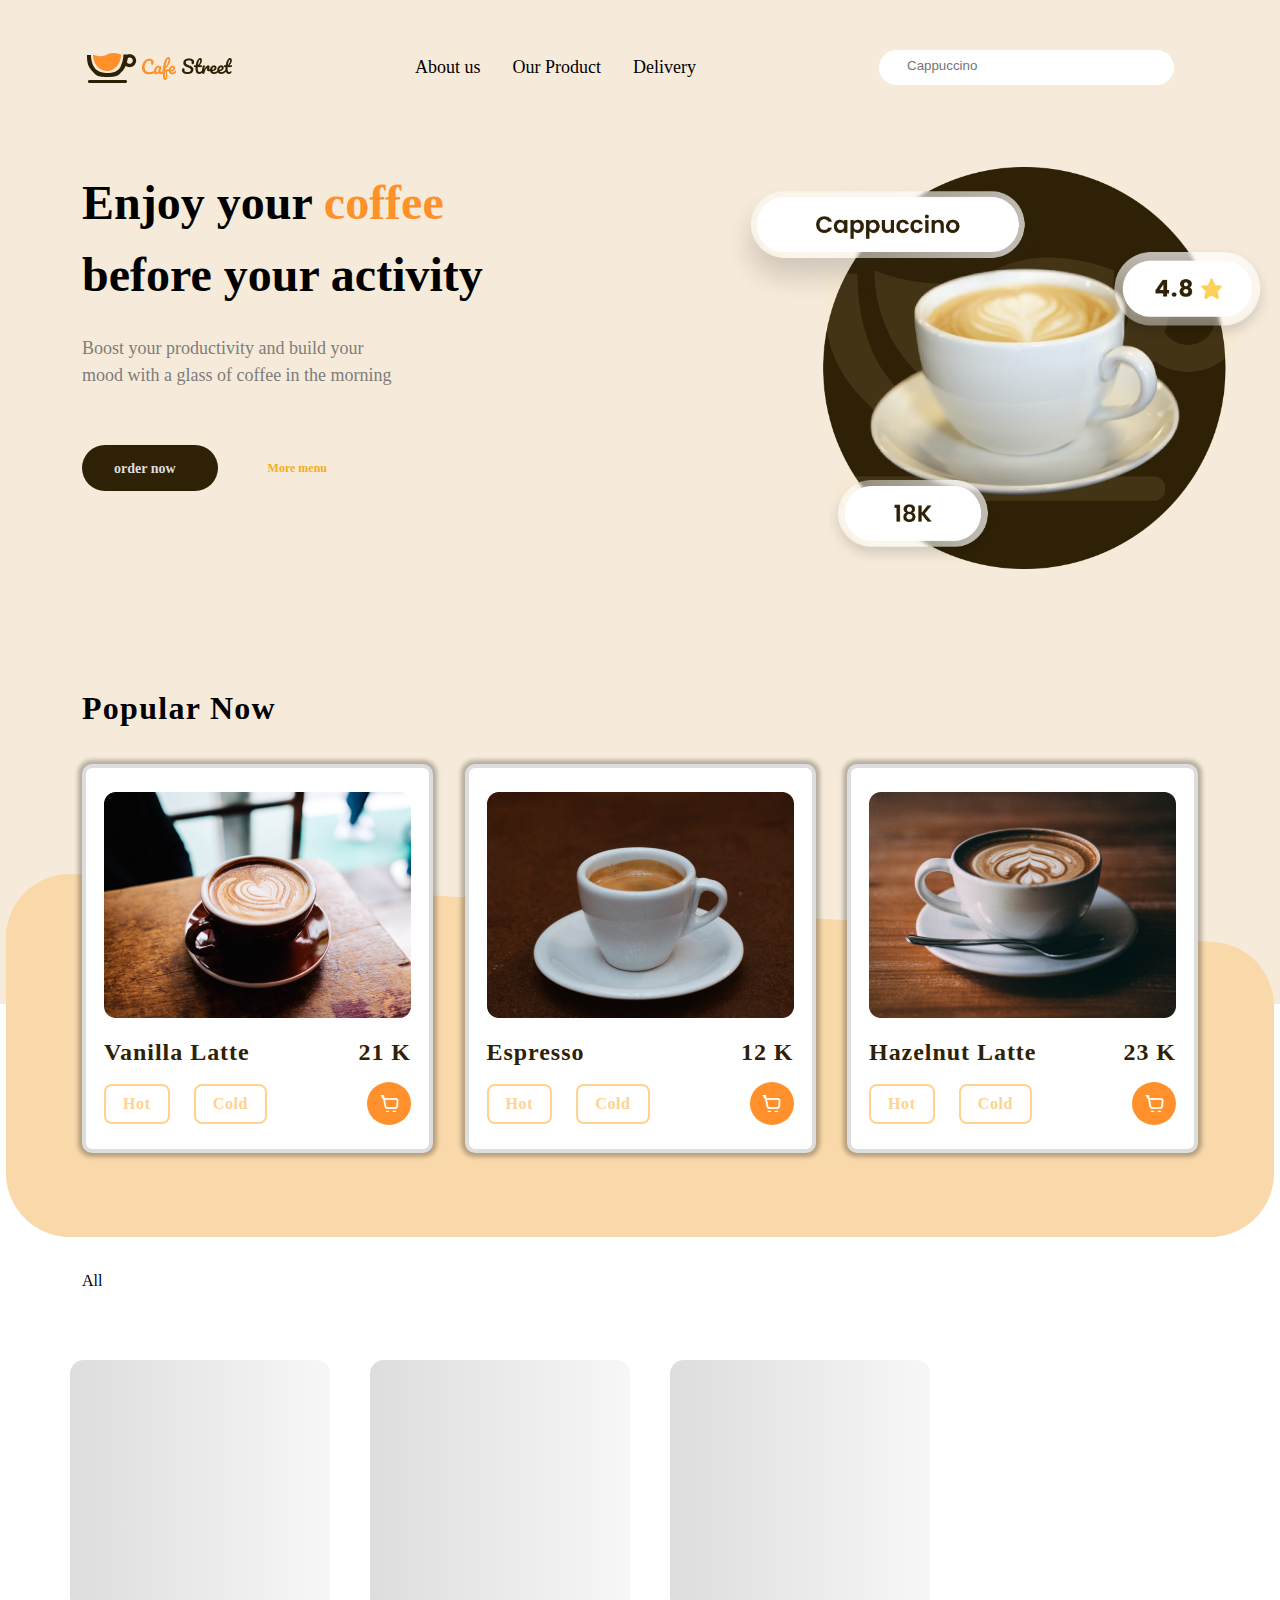
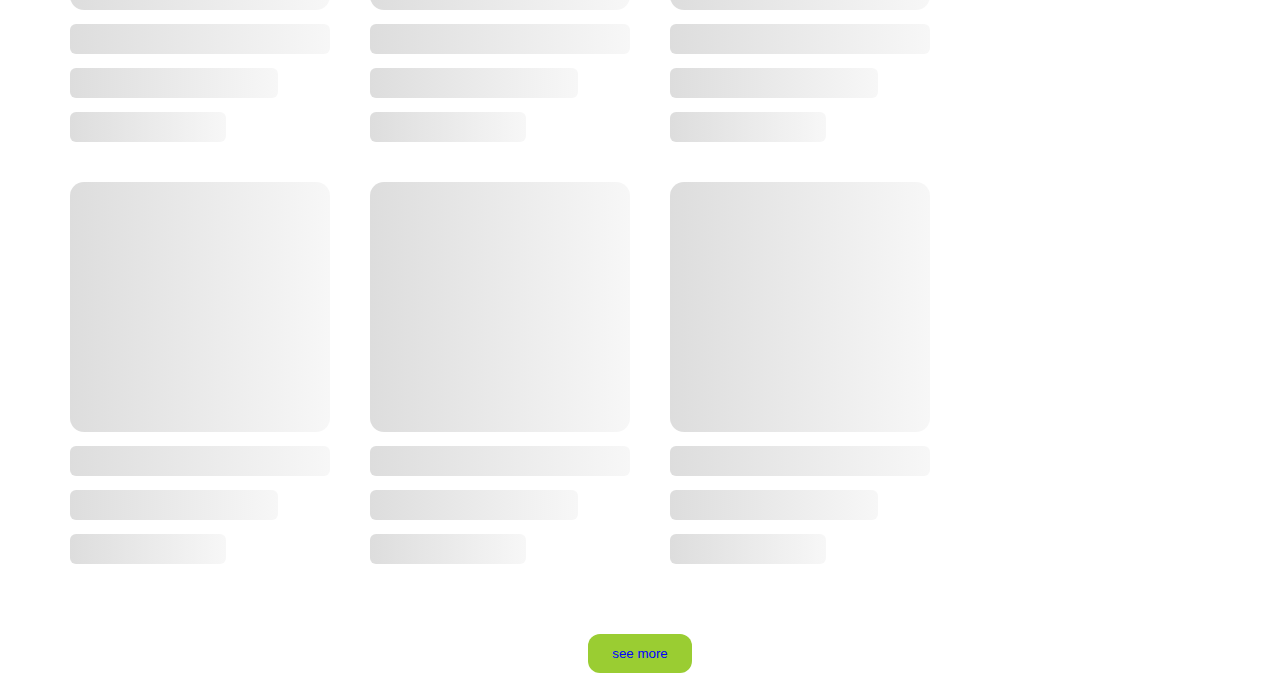
==== index.html @ 253172ac "mohid" ====
<!DOCTYPE html>
<html lang="en">
<head>
    <meta charset="UTF-8">
    <meta name="viewport" content="width=device-width, initial-scale=1.0">
    <title>Document</title>
    <link rel="stylesheet" href="./style.css">
    <link rel="stylesheet" href="./css/main.min.css">
</head>
<body>
    
    <header class="header">
        <div class="container">
            <nav class="navbar">
                <div class="logos">
                    <div class="items">
                        <img src="./assets/cafe_logo.png" alt="">
                    </div>
                    <div class="items">
                        <ul>
                            <li>About us</li>
                            <li>Our Product</li>
                            <li>Delivery</li>
                        </ul>
                    </div>
                    <div class="items search_part">
                        <div class="search">
                            <i class="fa-solid fa-magnifying-glass"></i>
                            <input type="text" placeholder="Cappuccino">
                        </div>
                        <div class="korzina">
                            <i class="fa-solid fa-bucket"></i>
                        </div>
                    </div>
                </div>
            </nav>
            <div class="hero">
                <div class="hero__title">
                    <div class="hero__text">
                        <h2>Enjoy your <span>coffee</span> before your activity</h2>
                    </div>
                    <div class="hero__text">
                        <p>Boost your productivity and build your mood with a glass of coffee in the morning </p>
                    </div>
                    <div class="hero__text">
                            <button>order now <i class="fa-solid fa-bucket"></i></button>                        
                            <a href="#">More menu</a>
                    </div>
                </div>
                <div class="hero__img">
                    <div class="images">
                        <img src="./assets/img_hero.png" alt="">
                    </div>
                </div>
            </div>
        </div>
    </header>

    <section class="popular">
        <div class="popular__body container ">
            <div class="popular__heading">
                <p>Popular Now</p>
            </div>
            <div class="popular__Card">
                <div class="cards">
                    <div class="images">
                        <img src="./assets/vanilla.png" alt="">
                    </div>
                    <div class="card__title">
                        <p>Vanilla Latte</p>
                        <span>21 K</span>
                    </div>
                    <div class="card__buttons">
                        <div class="btns">
                            <button>Hot</button>
                            <button>Cold</button>
                        </div>
                        <div class="icons">
                            <img src="./assets/buskets.png" alt="">
                        </div>
                    </div>
                </div>
                <div class="cards">
                    <div class="images">
                        <img src="./assets/epresso.png" alt="">
                    </div>
                    <div class="card__title">
                        <p>Espresso</p>
                        <span>12 K</span>
                    </div>
                    <div class="card__buttons">
                        <div class="btns">
                            <button>Hot </button>
                            <button>Cold</button>
                        </div>
                        <div class="icons">
                            <img src="./assets/buskets.png" alt="">
                        </div>
                    </div>
                </div>
                <div class="cards">
                    <div class="images">
                        <img src="./assets/hazel.png" alt="">
                    </div>
                    <div class="card__title">
                        <p>Hazelnut Latte</p>
                        <span>23 K</span>
                    </div>
                    <div class="card__buttons">
                        <div class="btns">
                            <button>Hot</button>
                            <button>Cold</button>
                        </div>
                        <div class="icons">
                            <img src="./assets/buskets.png" alt="">
                        </div>
                    </div>
                </div>
            </div>
        </div>
        <div class="popular__img">
            <div class="images container_lg">
                <img src="./assets/popilar.png" alt="">
            </div>
        </div>
    </section>






    
    <ul class="collection container">
        <li class="item">
            <data value="">All</data>
        </li>
    </ul>

    <div class="skeleton"></div>    
    <div class="wrapper container"></div>

    <div class="btnss">
        <button class="see__more">see more</button>
    </div>

    <script src="./app.js"></script>
</body>
</html>
---- style.css ----
*{
    padding: 0;
    margin: 0;
    box-sizing: border-box;
}


.wrapper,
.skeleton{
    padding: 50px;
    display: flex;
    flex-wrap: wrap;
}

.wrapper{
    display: flex;
    align-items: center;
    justify-content: center;
}

.card,
.skeleton__item{
    width: 300px;
    padding: 20px;
}

.card img{
    width: 100%;
    height: 250px;
    object-fit: contain;
}
.skeleton__img{
    width: 100%;
    height: 250px;
    background: #ddd;
    border-radius: 14px;
}

.skeleton__line{
    width: 100%;
    height: 30px;
    background: #ddd;
    margin-top: 14px;
    border-radius: 6px;
}

.skeleton__line:nth-child(3){
    width: 80%; 
}
.skeleton__line:nth-child(4){
    width: 60%; 
}

.skeleton__animation{
    background: linear-gradient(90deg, #ddd, #f7f7f7, #ddd);
    background-size: 200%;
    animation: skeleton 1s linear 0s infinite;
}

@keyframes skeleton{
    to{
        background-position: 200%;
    }
}

.desc{
    color: red;
    display: -webkit-box;
    -webkit-box-orient: vertical;
    -webkit-line-clamp: 1;
    overflow: hidden;
}

.collection{
    display: flex;
    list-style: none;
    overflow: auto;
    gap: 20px;
    padding: 20px 50px;

}

.item data{
    white-space: nowrap;
}

.btnss{
    display: flex;
    justify-content: center;
    margin-bottom: 20px;
}

.see__more{
    padding: 12px 24px;
    border: none;
    border-radius: 12px;
    background: yellowgreen;
    cursor: pointer;
    color: blue;
}


li:hover{
    color: sienna;
    cursor: pointer;
}
---- css/main.min.css ----
*{padding:0;margin:0;box-sizing:border-box}.container{width:100%;max-width:1148px;padding:0 16px;margin:0 auto}.container_lg{width:100%;max-width:1268px;padding:0 16px;margin:0 auto}.header{background-color:#f6ebda;min-height:1004px}.navbar{display:flex;padding-top:50px}.navbar .logos{width:100%;display:flex;align-items:center;justify-content:space-between}.navbar .logos .items{display:flex}.navbar .logos .items ul{display:flex;gap:32px}.navbar .logos .items ul li{list-style:none;font-size:18px;font-weight:400;line-height:27px;color:#000;transition:.7s}.navbar .logos .items ul li:hover{cursor:pointer;color:#ff902b}.navbar .logos .search_part{display:flex;gap:24px;align-items:center}.navbar .logos .search_part .search{display:flex;align-items:center;background:#fff;padding:8px 90px 12px 12px;gap:16px;border-radius:35px}.navbar .logos .search_part .search input{outline:none;border:none}.hero{display:flex;margin-top:82px;justify-content:space-between}.hero .hero__title{display:flex;flex-direction:column;gap:24px;width:36%}.hero .hero__title .hero__text{display:flex;align-items:center}.hero .hero__title .hero__text h2{font-family:Poppins;font-size:48px;font-weight:700;line-height:72px}.hero .hero__title .hero__text h2 span{color:#ff902a}.hero .hero__title .hero__text p{width:80%;font-family:Poppins;font-size:18px;font-weight:400;line-height:27px;color:#7e7d7a;margin-bottom:32px}.hero .hero__title .hero__text button{padding:12.5px 32px;border-radius:32px;background:#2f2105;border:none;font-family:Poppins;font-size:14px;font-weight:600;line-height:21px;text-align:center;color:#ddd;display:flex;align-items:center;gap:10px;cursor:pointer;margin-right:50px}.hero .hero__title .hero__text a{text-decoration:none;color:#f4ae26;font-weight:700;font-size:12px}.hero .hero__img{display:flex;width:50%}.hero .hero__img .images{display:flex}.hero .hero__img .images img{width:100%;margin-left:14%}.popular{width:100%;display:flex;flex-direction:column;align-items:center;margin-top:-320px;margin-bottom:35px}.popular__body{display:flex;flex-direction:column;gap:32px}.popular__body .popular__heading{display:flex}.popular__body .popular__heading p{font-size:32px;font-weight:700;line-height:48px;letter-spacing:.04em}.popular__body .popular__Card{display:flex;justify-content:space-between;position:relative}.popular__body .popular__Card .cards{display:flex;flex-direction:column;gap:12px;border:4px solid #ddd;padding:24px 18px;box-shadow:0 0 4px 4px rgba(0,0,0,.2666666667);border-radius:10px;background:#fff}.popular__body .popular__Card .cards .card__title{display:flex;justify-content:space-between;align-items:center}.popular__body .popular__Card .cards .card__title p,.popular__body .popular__Card .cards .card__title span{font-family:Poppins;font-size:24px;font-weight:600;line-height:36px;letter-spacing:.04em;color:#2f2105}.popular__body .popular__Card .cards .card__buttons{display:flex;align-items:center;justify-content:space-between}.popular__body .popular__Card .cards .card__buttons .btns{display:flex;gap:24px}.popular__body .popular__Card .cards .card__buttons .btns button{padding:6px 17px;border-radius:8px;border:2px solid #ffd28f;font-family:Poppins;font-size:16px;font-weight:600;line-height:24px;letter-spacing:.04em;text-align:center;color:#ffd28f;background:rgba(0,0,0,0);transition:.7s}.popular__body .popular__Card .cards .card__buttons .btns button:hover{cursor:pointer;border:2px solid #ff902b;color:#ff902b}.popular__body .popular__Card .cards .card__buttons .icons{display:flex;padding:13px 12.5px;background:#ff902b;border-radius:50%}.popular__img{display:flex;justify-content:center;margin-top:-280px}.popular__img .images{display:flex;justify-content:center;align-items:center}/*# sourceMappingURL=main.min.css.map */
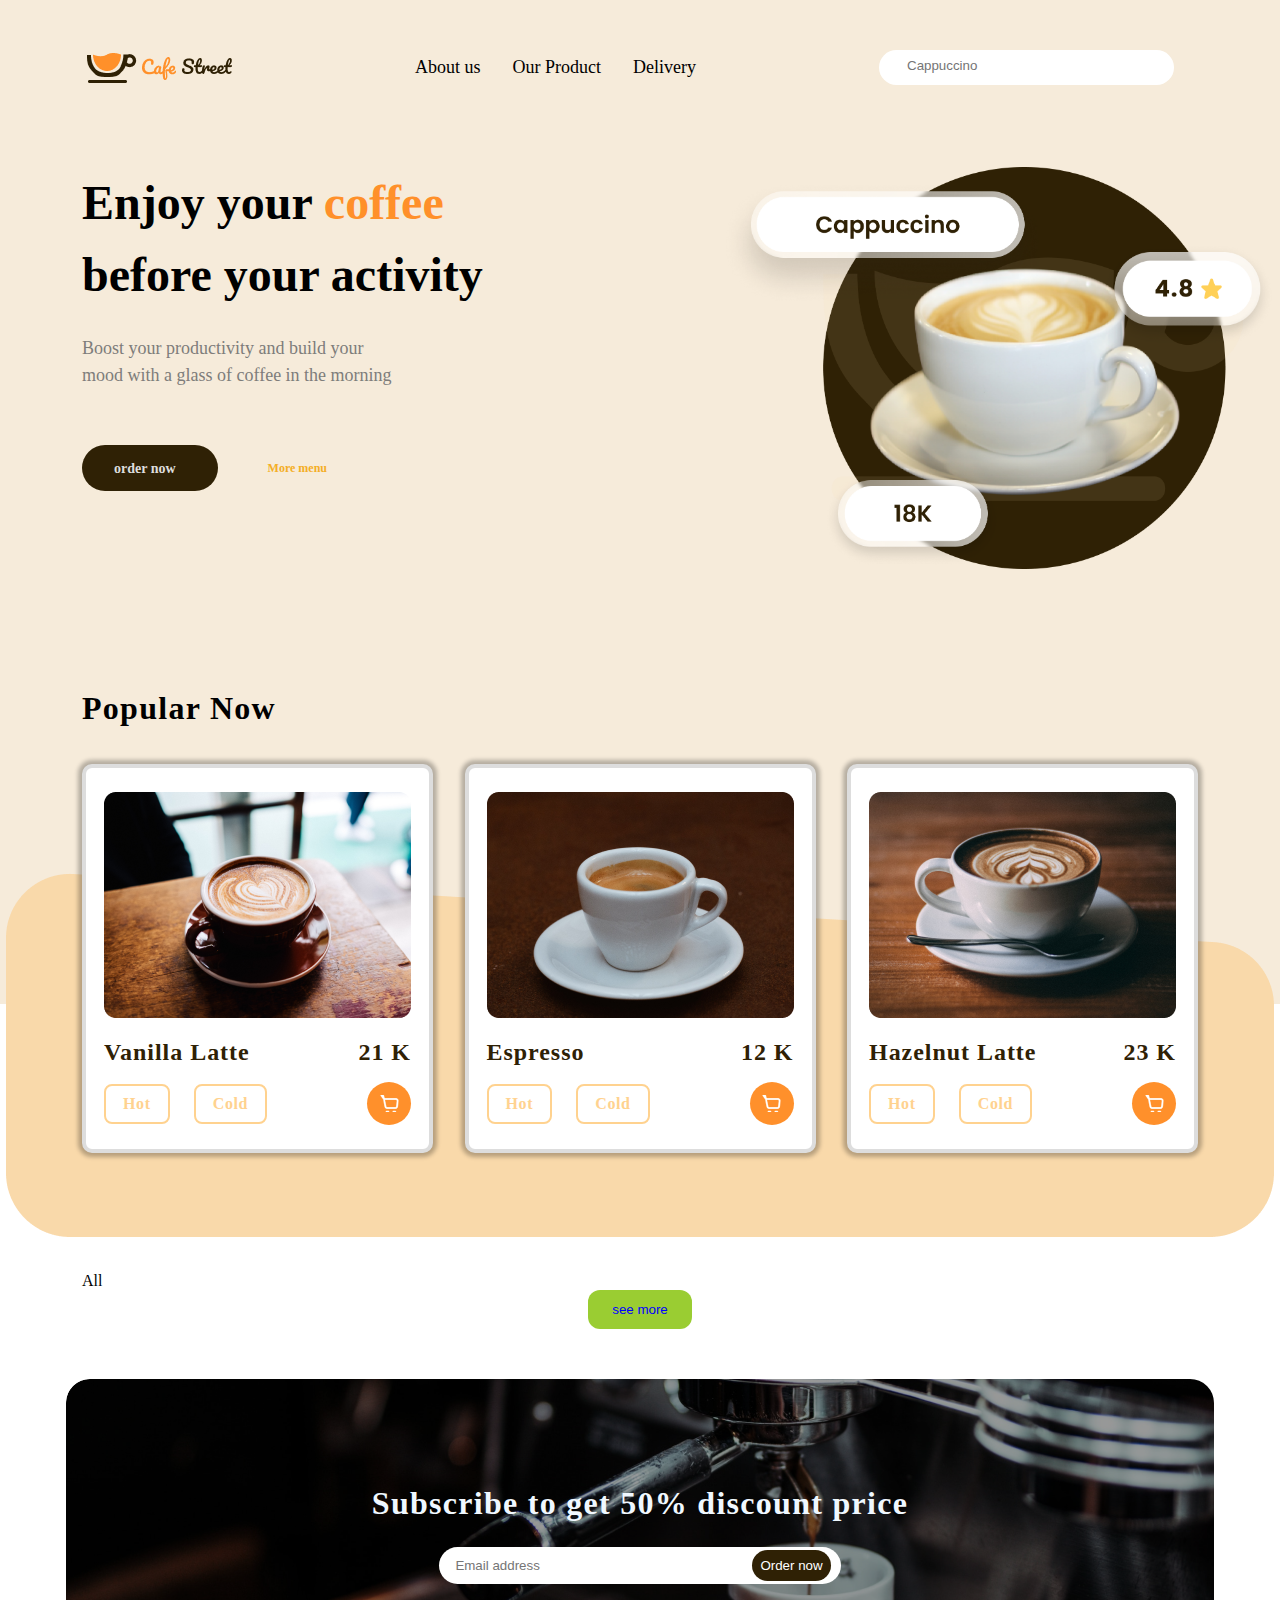
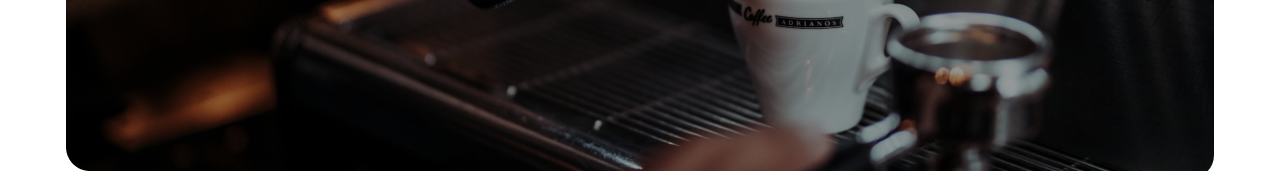
==== commit 97df47c0: "api" ====
--- a/index.html
+++ b/index.html
@@ -6,6 +6,7 @@
     <title>Document</title>
     <link rel="stylesheet" href="./style.css">
     <link rel="stylesheet" href="./css/main.min.css">
+    <link rel="stylesheet" href="https://cdnjs.cloudflare.com/ajax/libs/font-awesome/6.6.0/css/all.min.css" integrity="sha512-Kc323vGBEqzTmouAECnVceyQqyqdsSiqLQISBL29aUW4U/M7pSPA/gEUZQqv1cwx4OnYxTxve5UMg5GT6L4JJg==" crossorigin="anonymous" referrerpolicy="no-referrer" />
 </head>
 <body>
     
@@ -138,12 +139,25 @@
     </ul>
 
     <div class="skeleton"></div>    
-    <div class="wrapper container"></div>
+    <div class="wrapper container">
+    </div>
 
     <div class="btnss">
         <button class="see__more">see more</button>
     </div>
 
+    <footer class="footer container">
+        <div class="footer__body">
+            <div class="text">
+                <p>Subscribe to get 50% discount price</p>
+            </div>
+               <div class="inputs">
+                <input type="text" placeholder="Email address">
+                <button>Order now</button>
+               </div> 
+        </div>
+    </footer>
+
     <script src="./app.js"></script>
 </body>
 </html>
--- a/style.css
+++ b/style.css
@@ -24,10 +24,23 @@
     padding: 20px;
 }
 
+.wrapper{
+    display: flex;
+    /* gap: 100px; */
+    justify-content: space-between;
+}
+
+.card{
+    border-radius: 12px;
+    box-shadow: 0px 6px 16px 0px rgba(0, 0, 0, 0.16);
+    margin: 20px 0;
+}
+
 .card img{
     width: 100%;
     height: 250px;
     object-fit: contain;
+
 }
 .skeleton__img{
     width: 100%;
@@ -64,11 +77,12 @@
 }
 
 .desc{
-    color: red;
+    color: rgba(126, 125, 122, 1);
     display: -webkit-box;
     -webkit-box-orient: vertical;
     -webkit-line-clamp: 1;
     overflow: hidden;
+    padding: 0 50px 0 0;
 }
 
 .collection{
@@ -103,4 +117,5 @@
 li:hover{
     color: sienna;
     cursor: pointer;
-}+}
+
--- a/css/main.min.css
+++ b/css/main.min.css
@@ -1 +1 @@
-*{padding:0;margin:0;box-sizing:border-box}.container{width:100%;max-width:1148px;padding:0 16px;margin:0 auto}.container_lg{width:100%;max-width:1268px;padding:0 16px;margin:0 auto}.header{background-color:#f6ebda;min-height:1004px}.navbar{display:flex;padding-top:50px}.navbar .logos{width:100%;display:flex;align-items:center;justify-content:space-between}.navbar .logos .items{display:flex}.navbar .logos .items ul{display:flex;gap:32px}.navbar .logos .items ul li{list-style:none;font-size:18px;font-weight:400;line-height:27px;color:#000;transition:.7s}.navbar .logos .items ul li:hover{cursor:pointer;color:#ff902b}.navbar .logos .search_part{display:flex;gap:24px;align-items:center}.navbar .logos .search_part .search{display:flex;align-items:center;background:#fff;padding:8px 90px 12px 12px;gap:16px;border-radius:35px}.navbar .logos .search_part .search input{outline:none;border:none}.hero{display:flex;margin-top:82px;justify-content:space-between}.hero .hero__title{display:flex;flex-direction:column;gap:24px;width:36%}.hero .hero__title .hero__text{display:flex;align-items:center}.hero .hero__title .hero__text h2{font-family:Poppins;font-size:48px;font-weight:700;line-height:72px}.hero .hero__title .hero__text h2 span{color:#ff902a}.hero .hero__title .hero__text p{width:80%;font-family:Poppins;font-size:18px;font-weight:400;line-height:27px;color:#7e7d7a;margin-bottom:32px}.hero .hero__title .hero__text button{padding:12.5px 32px;border-radius:32px;background:#2f2105;border:none;font-family:Poppins;font-size:14px;font-weight:600;line-height:21px;text-align:center;color:#ddd;display:flex;align-items:center;gap:10px;cursor:pointer;margin-right:50px}.hero .hero__title .hero__text a{text-decoration:none;color:#f4ae26;font-weight:700;font-size:12px}.hero .hero__img{display:flex;width:50%}.hero .hero__img .images{display:flex}.hero .hero__img .images img{width:100%;margin-left:14%}.popular{width:100%;display:flex;flex-direction:column;align-items:center;margin-top:-320px;margin-bottom:35px}.popular__body{display:flex;flex-direction:column;gap:32px}.popular__body .popular__heading{display:flex}.popular__body .popular__heading p{font-size:32px;font-weight:700;line-height:48px;letter-spacing:.04em}.popular__body .popular__Card{display:flex;justify-content:space-between;position:relative}.popular__body .popular__Card .cards{display:flex;flex-direction:column;gap:12px;border:4px solid #ddd;padding:24px 18px;box-shadow:0 0 4px 4px rgba(0,0,0,.2666666667);border-radius:10px;background:#fff}.popular__body .popular__Card .cards .card__title{display:flex;justify-content:space-between;align-items:center}.popular__body .popular__Card .cards .card__title p,.popular__body .popular__Card .cards .card__title span{font-family:Poppins;font-size:24px;font-weight:600;line-height:36px;letter-spacing:.04em;color:#2f2105}.popular__body .popular__Card .cards .card__buttons{display:flex;align-items:center;justify-content:space-between}.popular__body .popular__Card .cards .card__buttons .btns{display:flex;gap:24px}.popular__body .popular__Card .cards .card__buttons .btns button{padding:6px 17px;border-radius:8px;border:2px solid #ffd28f;font-family:Poppins;font-size:16px;font-weight:600;line-height:24px;letter-spacing:.04em;text-align:center;color:#ffd28f;background:rgba(0,0,0,0);transition:.7s}.popular__body .popular__Card .cards .card__buttons .btns button:hover{cursor:pointer;border:2px solid #ff902b;color:#ff902b}.popular__body .popular__Card .cards .card__buttons .icons{display:flex;padding:13px 12.5px;background:#ff902b;border-radius:50%}.popular__img{display:flex;justify-content:center;margin-top:-280px}.popular__img .images{display:flex;justify-content:center;align-items:center}/*# sourceMappingURL=main.min.css.map */+*{padding:0;margin:0;box-sizing:border-box}.container{width:100%;max-width:1148px;padding:0 16px;margin:0 auto}.container_lg{width:100%;max-width:1268px;padding:0 16px;margin:0 auto}.header{background-color:#f6ebda;min-height:1004px}.navbar{display:flex;padding-top:50px}.navbar .logos{width:100%;display:flex;align-items:center;justify-content:space-between}.navbar .logos .items{display:flex}.navbar .logos .items ul{display:flex;gap:32px}.navbar .logos .items ul li{list-style:none;font-size:18px;font-weight:400;line-height:27px;color:#000;transition:.7s}.navbar .logos .items ul li:hover{cursor:pointer;color:#ff902b}.navbar .logos .search_part{display:flex;gap:24px;align-items:center}.navbar .logos .search_part .search{display:flex;align-items:center;background:#fff;padding:8px 90px 12px 12px;gap:16px;border-radius:35px}.navbar .logos .search_part .search input{outline:none;border:none}.hero{display:flex;margin-top:82px;justify-content:space-between}.hero .hero__title{display:flex;flex-direction:column;gap:24px;width:36%}.hero .hero__title .hero__text{display:flex;align-items:center}.hero .hero__title .hero__text h2{font-family:Poppins;font-size:48px;font-weight:700;line-height:72px}.hero .hero__title .hero__text h2 span{color:#ff902a}.hero .hero__title .hero__text p{width:80%;font-family:Poppins;font-size:18px;font-weight:400;line-height:27px;color:#7e7d7a;margin-bottom:32px}.hero .hero__title .hero__text button{padding:12.5px 32px;border-radius:32px;background:#2f2105;border:none;font-family:Poppins;font-size:14px;font-weight:600;line-height:21px;text-align:center;color:#ddd;display:flex;align-items:center;gap:10px;cursor:pointer;margin-right:50px}.hero .hero__title .hero__text a{text-decoration:none;color:#f4ae26;font-weight:700;font-size:12px}.hero .hero__img{display:flex;width:50%}.hero .hero__img .images{display:flex}.hero .hero__img .images img{width:100%;margin-left:14%}.popular{width:100%;display:flex;flex-direction:column;align-items:center;margin-top:-320px;margin-bottom:35px}.popular__body{display:flex;flex-direction:column;gap:32px}.popular__body .popular__heading{display:flex}.popular__body .popular__heading p{font-size:32px;font-weight:700;line-height:48px;letter-spacing:.04em}.popular__body .popular__Card{display:flex;justify-content:space-between;position:relative}.popular__body .popular__Card .cards{display:flex;flex-direction:column;gap:12px;border:4px solid #ddd;padding:24px 18px;box-shadow:0 0 4px 4px rgba(0,0,0,.2666666667);border-radius:10px;background:#fff}.popular__body .popular__Card .cards .card__title{display:flex;justify-content:space-between;align-items:center}.popular__body .popular__Card .cards .card__title p,.popular__body .popular__Card .cards .card__title span{font-family:Poppins;font-size:24px;font-weight:600;line-height:36px;letter-spacing:.04em;color:#2f2105}.popular__body .popular__Card .cards .card__buttons{display:flex;align-items:center;justify-content:space-between}.popular__body .popular__Card .cards .card__buttons .btns{display:flex;gap:24px}.popular__body .popular__Card .cards .card__buttons .btns button{padding:6px 17px;border-radius:8px;border:2px solid #ffd28f;font-family:Poppins;font-size:16px;font-weight:600;line-height:24px;letter-spacing:.04em;text-align:center;color:#ffd28f;background:rgba(0,0,0,0);transition:.7s}.popular__body .popular__Card .cards .card__buttons .btns button:hover{cursor:pointer;border:2px solid #ff902b;color:#ff902b}.popular__body .popular__Card .cards .card__buttons .icons{display:flex;padding:13px 12.5px;background:#ff902b;border-radius:50%}.popular__img{display:flex;justify-content:center;margin-top:-280px}.popular__img .images{display:flex;justify-content:center;align-items:center}.footer{width:100%;margin-top:50px;height:400px;background:url(/assets/footer.png);background-repeat:no-repeat;border-radius:24px}.footer__body{display:flex;flex-direction:column;text-align:center;align-items:center;justify-content:center}.footer__body .text{display:flex;flex-direction:column}.footer__body .text p{font-family:Poppins;font-size:32px;font-weight:600;line-height:48px;letter-spacing:.04em;color:#f0f8ff;align-items:center;justify-content:center;margin-top:100px}.footer__body .inputs{display:flex;padding:3px 10px 3px 16px;background:#fff;border-radius:42px;margin-top:20px}.footer__body .inputs input{padding:0 120px 0 0;outline:none;border:none}.footer__body .inputs button{padding:8px;border-radius:42px;border:none;background:#2f2105;color:#fff;cursor:pointer}/*# sourceMappingURL=main.min.css.map */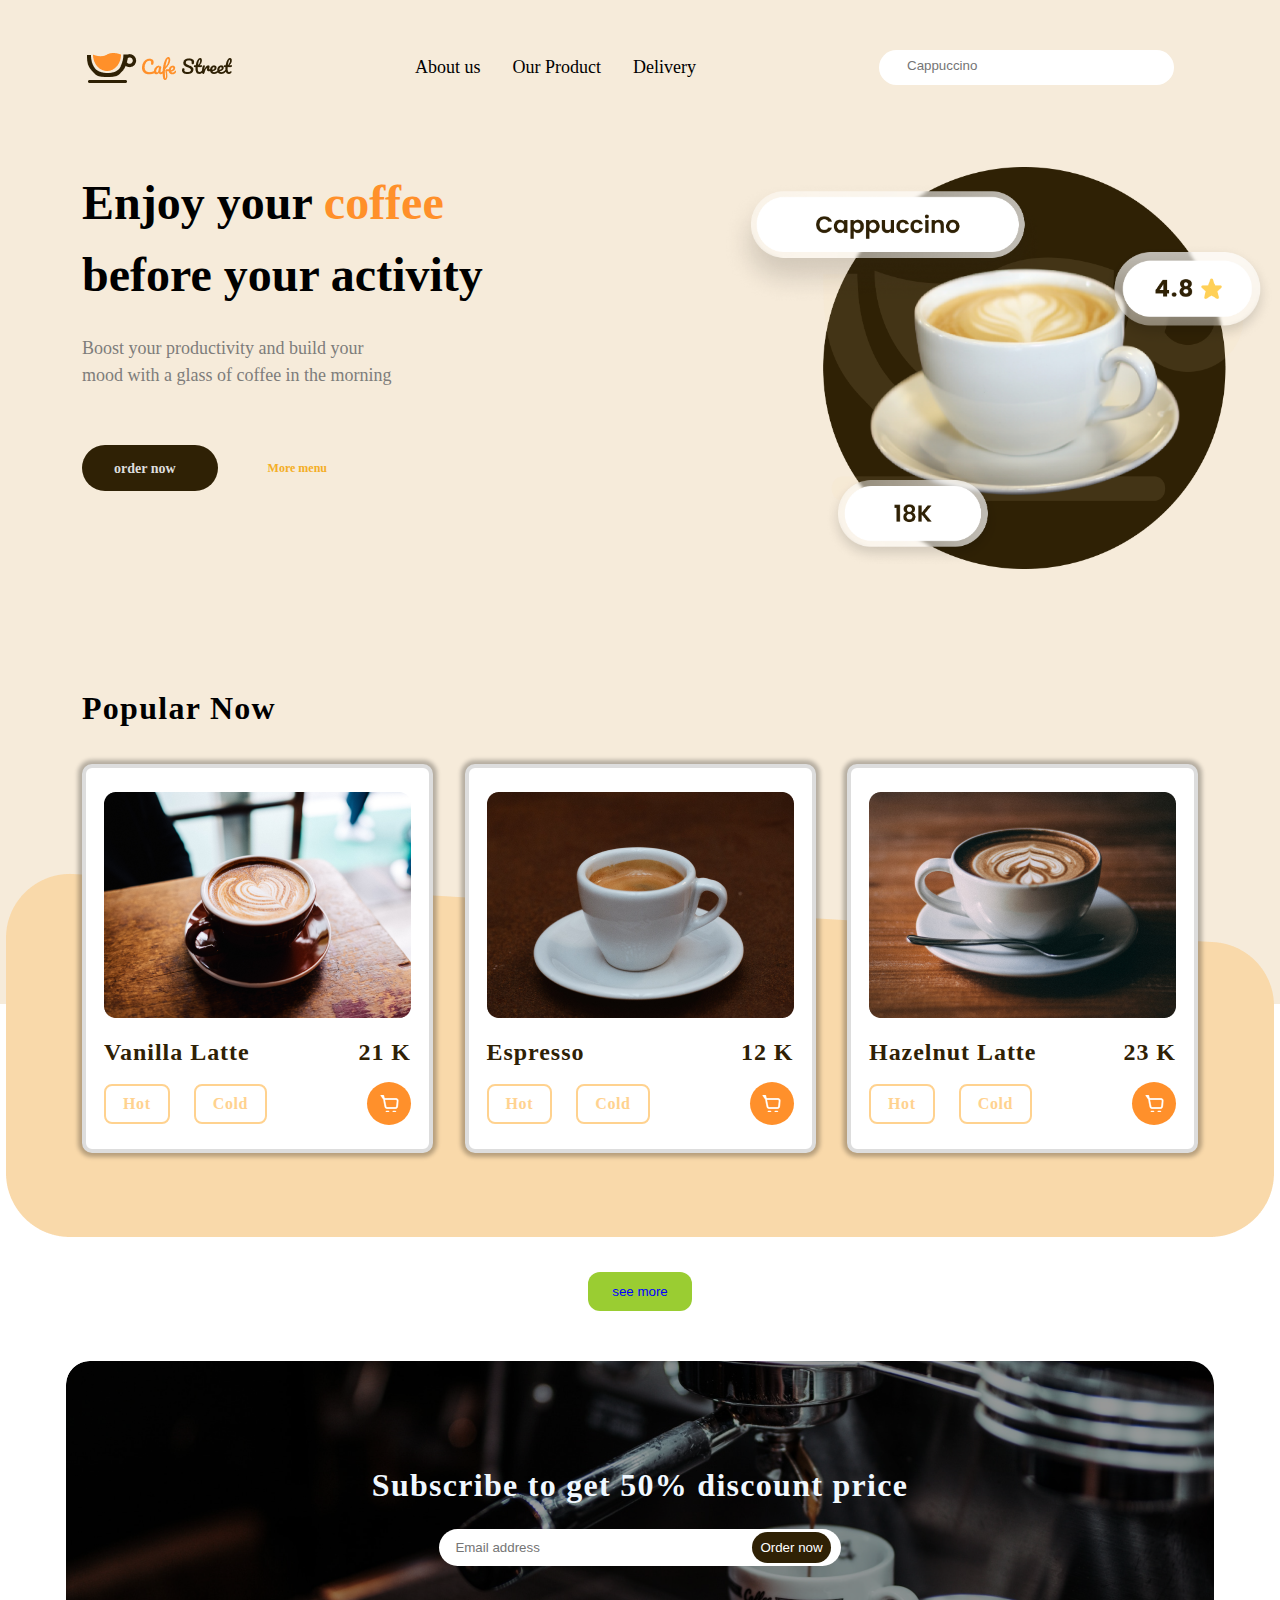
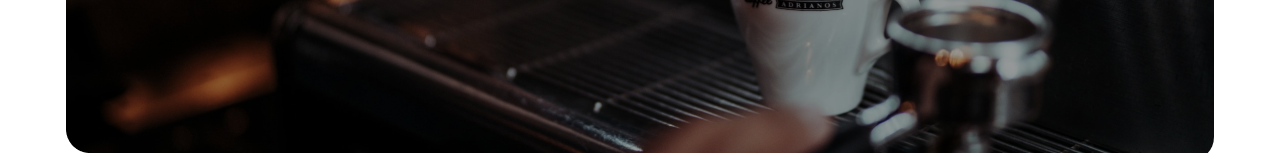
==== commit 1c7132fa: "api" ====
--- a/index.html
+++ b/index.html
@@ -134,7 +134,6 @@
     
     <ul class="collection container">
         <li class="item">
-            <data value="">All</data>
         </li>
     </ul>
 
